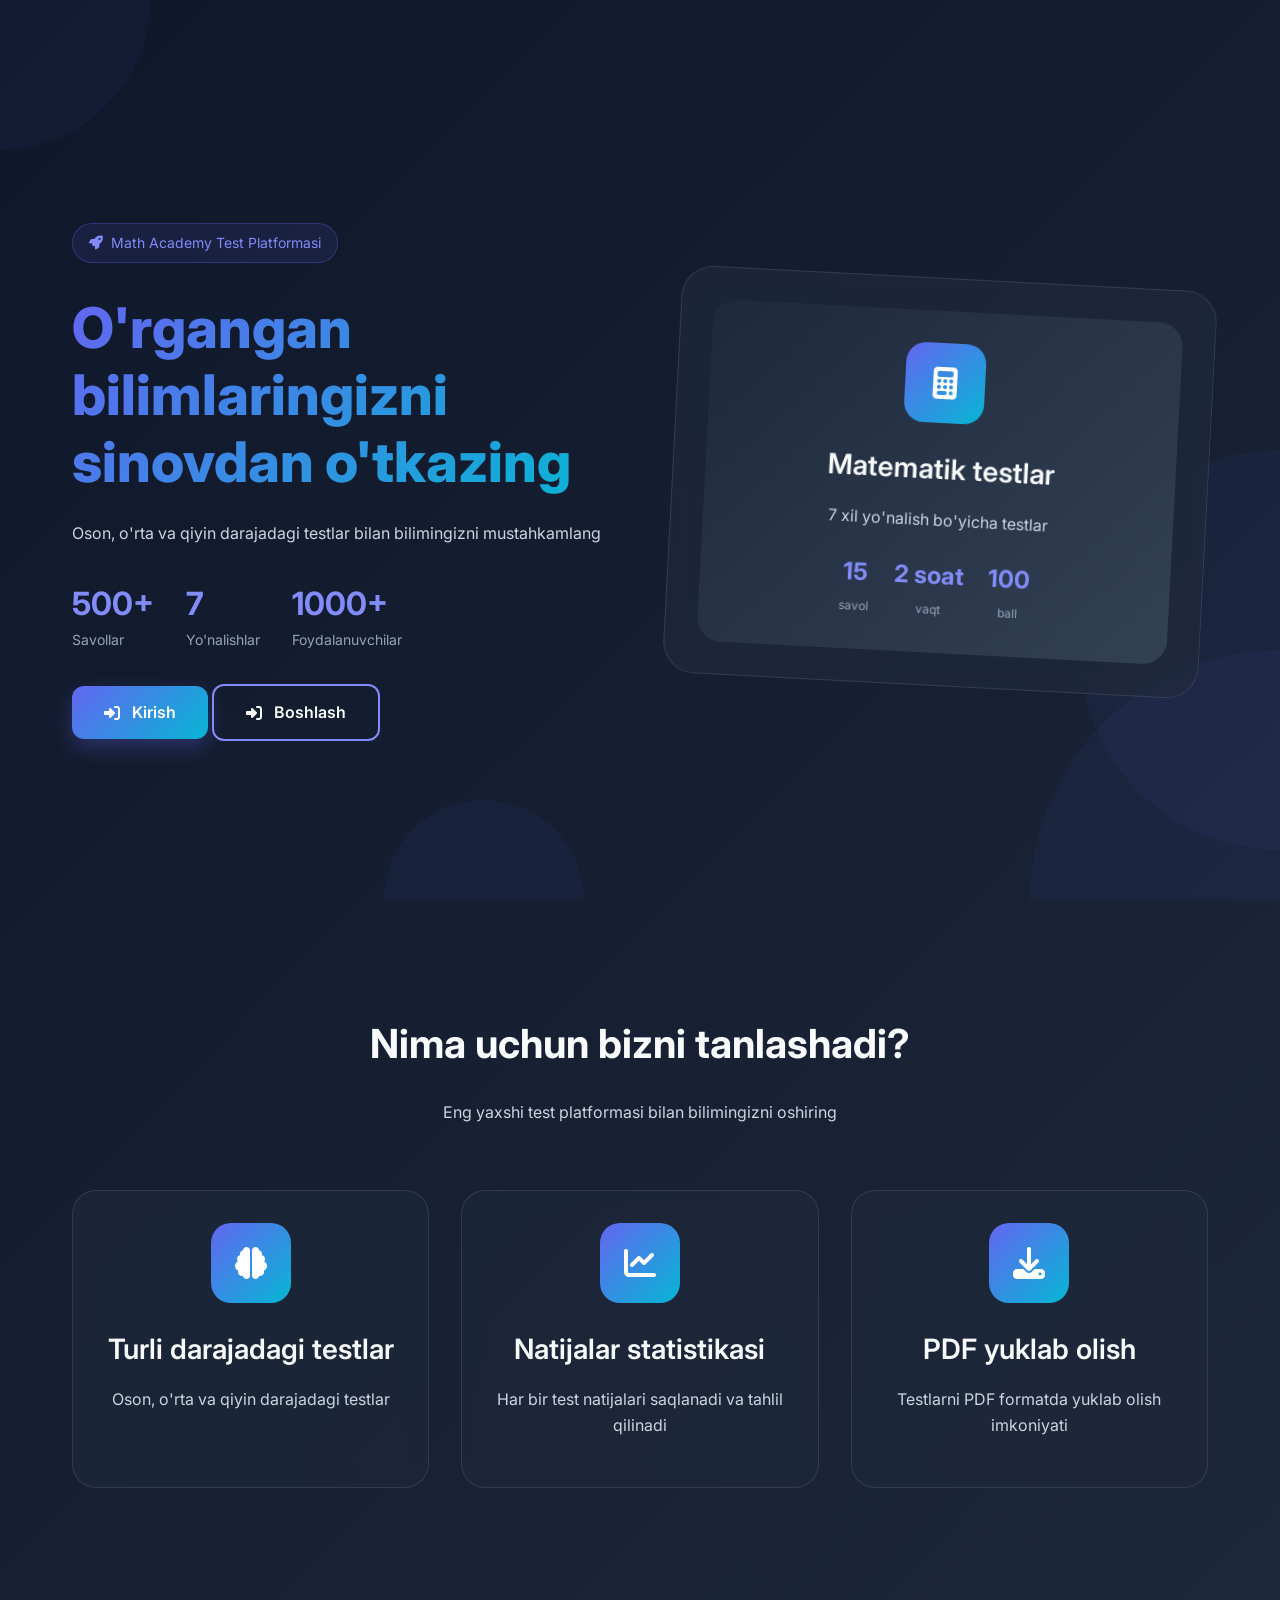
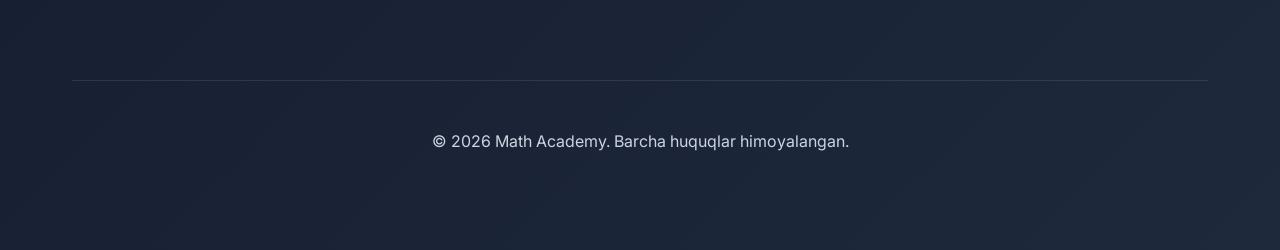
==== index.html @ 2b10ae11 "saqlandi" ====
<!DOCTYPE html>
<html lang="uz">
<head>
  <meta charset="UTF-8">
  <meta name="viewport" content="width=device-width, initial-scale=1.0">
  <title>Math Academy | Test Platformasi</title>
  <link href="https://fonts.googleapis.com/css2?family=Inter:wght@400;500;600;700;800&display=swap" rel="stylesheet">
  <link rel="stylesheet" href="https://cdnjs.cloudflare.com/ajax/libs/font-awesome/6.4.0/css/all.min.css">
  <link rel="stylesheet" href="style.css">
  <style>
    .hero {
      min-height: 100vh;
      display: flex;
      align-items: center;
    }
    
    .hero-content {
      display: grid;
      grid-template-columns: 1fr 1fr;
      gap: 4rem;
      align-items: center;
    }
    
    .hero-badge {
      display: inline-flex;
      align-items: center;
      gap: 0.5rem;
      padding: 0.5rem 1rem;
      background: rgba(99, 102, 241, 0.1);
      border: 1px solid rgba(99, 102, 241, 0.3);
      border-radius: 9999px;
      color: var(--primary-light);
      font-size: 0.875rem;
      margin-bottom: 2rem;
    }
    
    .hero-stats {
      display: flex;
      gap: 2rem;
      margin: 2rem 0;
    }
    
    .stat-item {
      display: flex;
      flex-direction: column;
    }
    
    .stat-value {
      font-size: 2rem;
      font-weight: 700;
      color: var(--primary-light);
    }
    
    .stat-label {
      font-size: 0.875rem;
      color: var(--muted);
    }
    
    .hero-card {
      background: var(--card-bg);
      backdrop-filter: blur(10px);
      border: 1px solid var(--card-border);
      border-radius: 32px;
      padding: 2rem;
      transform: rotate(3deg);
      animation: float 6s ease-in-out infinite;
    }
    
    .hero-card-inner {
      background: linear-gradient(135deg, var(--dark-2), var(--dark-3));
      border-radius: 24px;
      padding: 2rem;
      text-align: center;
    }
    
    .hero-card-icon {
      width: 80px;
      height: 80px;
      margin: 0 auto 1.5rem;
      background: var(--gradient-primary);
      border-radius: 20px;
      display: flex;
      align-items: center;
      justify-content: center;
      font-size: 2rem;
      color: white;
    }
    
    .hero-card-stats {
      display: flex;
      justify-content: center;
      gap: 1.5rem;
      margin-top: 1.5rem;
    }
    
    .hero-card-stat .number {
      display: block;
      font-size: 1.5rem;
      font-weight: 700;
      color: var(--primary-light);
    }
    
    .hero-card-stat .label {
      font-size: 0.75rem;
      color: var(--muted);
    }
    
    .features-section {
      padding: 5rem 0;
    }
    
    .section-header {
      text-align: center;
      max-width: 600px;
      margin: 0 auto 4rem;
    }
    
    .feature-card {
      text-align: center;
      padding: 2rem;
    }
    
    .feature-icon {
      width: 80px;
      height: 80px;
      margin: 0 auto 1.5rem;
      background: var(--gradient-primary);
      border-radius: 20px;
      display: flex;
      align-items: center;
      justify-content: center;
      font-size: 2rem;
      color: white;
      transition: transform 0.3s ease;
    }
    
    .feature-card:hover .feature-icon {
      transform: rotate(360deg);
    }
    
    .footer {
      margin-top: 5rem;
      padding: 3rem 0;
      border-top: 1px solid var(--card-border);
      text-align: center;
      color: var(--muted);
    }
    
    @media (max-width: 768px) {
      .hero-content {
        grid-template-columns: 1fr;
        gap: 2rem;
      }
      
      .hero-stats {
        flex-direction: column;
        gap: 1rem;
      }
    }
  </style>
</head>
<body>
  <div class="animated-bg">
    <div class="bg-circle"></div>
    <div class="bg-circle"></div>
    <div class="bg-circle"></div>
    <div class="bg-circle"></div>
  </div>

  <div class="container">
    <section class="hero">
      <div class="hero-content">
        <div class="hero-left">
          <div class="hero-badge">
            <i class="fas fa-rocket"></i>
            Math Academy Test Platformasi
          </div>
          <h1>O'rgangan bilimlaringizni sinovdan o'tkazing</h1>
          <p>Oson, o'rta va qiyin darajadagi testlar bilan bilimingizni mustahkamlang</p>
          
          <div class="hero-stats">
            <div class="stat-item">
              <span class="stat-value">500+</span>
              <span class="stat-label">Savollar</span>
            </div>
            <div class="stat-item">
              <span class="stat-value">7</span>
              <span class="stat-label">Yo'nalishlar</span>
            </div>
            <div class="stat-item">
              <span class="stat-value">1000+</span>
              <span class="stat-label">Foydalanuvchilar</span>
            </div>
          </div>
          
          <div class="action-buttons">
            <a href="login.html" class="btn btn-primary btn-lg">
              <i class="fas fa-sign-in-alt"></i>
              Kirish
            </a>
            <a href="login.html" class="btn btn-outline btn-lg">
              <i class="fas fa-sign-in-alt"></i>
              Boshlash
            </a>
          </div>
        </div>
        
        <div class="hero-right">
          <div class="hero-card">
            <div class="hero-card-inner">
              <div class="hero-card-icon">
                <i class="fas fa-calculator"></i>
              </div>
              <h3>Matematik testlar</h3>
              <p>7 xil yo'nalish bo'yicha testlar</p>
              <div class="hero-card-stats">
                <div class="hero-card-stat">
                  <span class="number">15</span>
                  <span class="label">savol</span>
                </div>
                <div class="hero-card-stat">
                  <span class="number">2 soat</span>
                  <span class="label">vaqt</span>
                </div>
                <div class="hero-card-stat">
                  <span class="number">100</span>
                  <span class="label">ball</span>
                </div>
              </div>
            </div>
          </div>
        </div>
      </div>
    </section>

    <section class="features-section">
      <div class="section-header">
        <h2>Nima uchun bizni tanlashadi?</h2>
        <p>Eng yaxshi test platformasi bilan bilimingizni oshiring</p>
      </div>
      
      <div class="grid">
        <div class="card feature-card">
          <div class="feature-icon">
            <i class="fas fa-brain"></i>
          </div>
          <h3>Turli darajadagi testlar</h3>
          <p>Oson, o'rta va qiyin darajadagi testlar</p>
        </div>
        
        <div class="card feature-card">
          <div class="feature-icon">
            <i class="fas fa-chart-line"></i>
          </div>
          <h3>Natijalar statistikasi</h3>
          <p>Har bir test natijalari saqlanadi va tahlil qilinadi</p>
        </div>
        
        <div class="card feature-card">
          <div class="feature-icon">
            <i class="fas fa-download"></i>
          </div>
          <h3>PDF yuklab olish</h3>
          <p>Testlarni PDF formatda yuklab olish imkoniyati</p>
        </div>
      </div>
    </section>

    <footer class="footer">
      <p>&copy; 2026 Math Academy. Barcha huquqlar himoyalangan.</p>
    </footer>
  </div>
</body>
</html>
---- style.css ----
:root {
  --primary: #6366f1;
  --primary-dark: #4f46e5;
  --primary-light: #818cf8;
  --secondary: #06b6d4;
  --secondary-dark: #0891b2;
  --success: #10b981;
  --success-dark: #059669;
  --warning: #f59e0b;
  --danger: #ef4444;
  --danger-dark: #dc2626;
  --dark-1: #0f172a;
  --dark-2: #1e293b;
  --dark-3: #334155;
  --light-1: #f8fafc;
  --light-2: #e2e8f0;
  --light-3: #cbd5e1;
  --muted: #94a3b8;
  --card-bg: rgba(30, 41, 59, 0.7);
  --card-border: rgba(255, 255, 255, 0.1);
  --shadow-sm: 0 4px 6px -1px rgba(0, 0, 0, 0.1);
  --shadow-md: 0 10px 15px -3px rgba(0, 0, 0, 0.2);
  --shadow-lg: 0 20px 25px -5px rgba(0, 0, 0, 0.3);
  --shadow-xl: 0 25px 50px -12px rgba(0, 0, 0, 0.4);
  --gradient-primary: linear-gradient(135deg, var(--primary), var(--secondary));
  --gradient-success: linear-gradient(135deg, var(--success), #34d399);
  --gradient-warning: linear-gradient(135deg, var(--warning), #fbbf24);
  --gradient-danger: linear-gradient(135deg, var(--danger), #f87171);
}

* {
  margin: 0;
  padding: 0;
  box-sizing: border-box;
}

html {
  scroll-behavior: smooth;
}

body {
  font-family: 'Inter', -apple-system, BlinkMacSystemFont, 'Segoe UI', Roboto, sans-serif;
  background: linear-gradient(135deg, var(--dark-1), var(--dark-2));
  color: var(--light-1);
  min-height: 100vh;
  line-height: 1.6;
  position: relative;
  overflow-x: hidden;
}

.container {
  max-width: 1200px;
  margin: 0 auto;
  padding: 2rem;
  position: relative;
  z-index: 1;
}

/* Animated Background */
.animated-bg {
  position: fixed;
  top: 0;
  left: 0;
  width: 100%;
  height: 100%;
  z-index: -1;
  overflow: hidden;
}

.bg-circle {
  position: absolute;
  border-radius: 50%;
  background: rgba(99, 102, 241, 0.05);
  animation: float 20s infinite;
}

.bg-circle:nth-child(1) {
  width: 300px;
  height: 300px;
  top: -150px;
  left: -150px;
  animation-delay: 0s;
}

.bg-circle:nth-child(2) {
  width: 400px;
  height: 400px;
  top: 50%;
  right: -200px;
  animation-delay: -5s;
}

.bg-circle:nth-child(3) {
  width: 200px;
  height: 200px;
  bottom: -100px;
  left: 30%;
  animation-delay: -10s;
}

.bg-circle:nth-child(4) {
  width: 500px;
  height: 500px;
  bottom: -250px;
  right: -250px;
  animation-delay: -15s;
}

@keyframes float {
  0%, 100% {
    transform: translateY(0) rotate(0deg);
  }
  50% {
    transform: translateY(-50px) rotate(180deg);
  }
}

/* Typography */
h1 {
  font-size: 3.5rem;
  font-weight: 800;
  line-height: 1.2;
  margin-bottom: 1.5rem;
  background: var(--gradient-primary);
  -webkit-background-clip: text;
  -webkit-text-fill-color: transparent;
}

h2 {
  font-size: 2.5rem;
  font-weight: 700;
  margin-bottom: 1.5rem;
  color: var(--light-1);
}

h3 {
  font-size: 1.75rem;
  font-weight: 600;
  margin-bottom: 1rem;
  color: var(--light-1);
}

p {
  color: var(--light-3);
  margin-bottom: 1rem;
}

/* Buttons */
.btn {
  display: inline-flex;
  align-items: center;
  justify-content: center;
  gap: 0.75rem;
  padding: 0.875rem 2rem;
  border-radius: 12px;
  font-weight: 600;
  font-size: 1rem;
  text-decoration: none;
  cursor: pointer;
  border: none;
  transition: all 0.3s ease;
  position: relative;
  overflow: hidden;
}

.btn-primary {
  background: var(--gradient-primary);
  color: white;
  box-shadow: 0 8px 20px rgba(99, 102, 241, 0.3);
}

.btn-primary:hover {
  box-shadow: 0 12px 30px rgba(99, 102, 241, 0.5);
  transform: translateY(-2px);
}

.btn-success {
  background: var(--gradient-success);
  color: white;
  box-shadow: 0 8px 20px rgba(16, 185, 129, 0.3);
}

.btn-success:hover {
  box-shadow: 0 12px 30px rgba(16, 185, 129, 0.5);
  transform: translateY(-2px);
}

.btn-danger {
  background: var(--gradient-danger);
  color: white;
  box-shadow: 0 8px 20px rgba(239, 68, 68, 0.3);
}

.btn-danger:hover {
  box-shadow: 0 12px 30px rgba(239, 68, 68, 0.5);
  transform: translateY(-2px);
}

.btn-outline {
  background: transparent;
  border: 2px solid var(--primary-light);
  color: var(--light-1);
}

.btn-outline:hover {
  background: rgba(99, 102, 241, 0.1);
  border-color: var(--primary);
  transform: translateY(-2px);
}

.btn-ghost {
  background: transparent;
  color: var(--light-2);
  border: 1px solid var(--card-border);
}

.btn-ghost:hover {
  background: rgba(255, 255, 255, 0.05);
  color: var(--light-1);
}

.btn:disabled {
  opacity: 0.6;
  cursor: not-allowed;
}

/* Cards */
.card {
  background: var(--card-bg);
  backdrop-filter: blur(10px);
  border: 1px solid var(--card-border);
  border-radius: 24px;
  padding: 2rem;
  transition: all 0.3s ease;
  margin-bottom: 2rem;
}

.card:hover {
  transform: translateY(-5px);
  box-shadow: var(--shadow-xl);
  border-color: rgba(99, 102, 241, 0.3);
}

/* Forms */
.form-group {
  margin-bottom: 1.5rem;
}

.form-label {
  display: block;
  margin-bottom: 0.5rem;
  font-weight: 500;
  color: var(--light-2);
}

.form-label i {
  margin-right: 0.5rem;
  color: var(--primary);
}

.form-control {
  width: 100%;
  padding: 1rem 1.25rem;
  background: rgba(15, 23, 42, 0.6);
  border: 2px solid var(--card-border);
  border-radius: 16px;
  color: var(--light-1);
  font-size: 1rem;
  transition: all 0.3s ease;
}

.form-control:focus {
  outline: none;
  border-color: var(--primary);
  box-shadow: 0 0 0 4px rgba(99, 102, 241, 0.2);
  background: rgba(15, 23, 42, 0.8);
}

select.form-control {
  appearance: none;
  background-image: url("data:image/svg+xml,%3Csvg xmlns='http://www.w3.org/2000/svg' fill='none' viewBox='0 0 24 24' stroke='%2394a3b8'%3E%3Cpath stroke-linecap='round' stroke-linejoin='round' stroke-width='2' d='M19 9l-7 7-7-7'%3E%3C/path%3E%3C/svg%3E");
  background-repeat: no-repeat;
  background-position: right 1rem center;
  background-size: 1.5rem;
  padding-right: 3rem;
}

textarea.form-control {
  min-height: 100px;
  resize: vertical;
}

/* Tables */
.table-container {
  overflow-x: auto;
  border-radius: 20px;
  background: var(--card-bg);
  border: 1px solid var(--card-border);
}

table {
  width: 100%;
  border-collapse: collapse;
}

th {
  text-align: left;
  padding: 1.25rem 1rem;
  background: rgba(99, 102, 241, 0.1);
  color: var(--light-1);
  font-weight: 600;
  font-size: 0.875rem;
  text-transform: uppercase;
  letter-spacing: 0.05em;
}

td {
  padding: 1rem;
  border-bottom: 1px solid var(--card-border);
  color: var(--light-2);
}

tr:last-child td {
  border-bottom: none;
}

tr:hover td {
  background: rgba(255, 255, 255, 0.02);
}

/* Badges */
.badge {
  display: inline-flex;
  align-items: center;
  padding: 0.375rem 0.875rem;
  border-radius: 9999px;
  font-size: 0.75rem;
  font-weight: 600;
  text-transform: uppercase;
  letter-spacing: 0.025em;
}

.badge-primary {
  background: rgba(99, 102, 241, 0.1);
  color: var(--primary-light);
}

.badge-success {
  background: rgba(16, 185, 129, 0.1);
  color: var(--success);
}

.badge-warning {
  background: rgba(245, 158, 11, 0.1);
  color: var(--warning);
}

.badge-danger {
  background: rgba(239, 68, 68, 0.1);
  color: var(--danger);
}

/* Grid */
.grid {
  display: grid;
  grid-template-columns: repeat(auto-fit, minmax(300px, 1fr));
  gap: 2rem;
}

/* Loading Spinner */
.spinner {
  width: 40px;
  height: 40px;
  border: 3px solid var(--dark-3);
  border-top-color: var(--primary);
  border-radius: 50%;
  animation: spin 1s linear infinite;
  margin: 0 auto;
}

@keyframes spin {
  to {
    transform: rotate(360deg);
  }
}

/* Notifications */
.notification {
  position: fixed;
  top: 2rem;
  right: 2rem;
  padding: 1rem 1.5rem;
  background: var(--card-bg);
  backdrop-filter: blur(10px);
  border: 1px solid var(--card-border);
  border-radius: 16px;
  color: var(--light-1);
  font-weight: 500;
  box-shadow: var(--shadow-lg);
  z-index: 9999;
  transform: translateX(150%);
  transition: transform 0.3s ease;
  display: flex;
  align-items: center;
  gap: 1rem;
  max-width: 400px;
}

.notification.show {
  transform: translateX(0);
}

.notification i {
  font-size: 1.25rem;
}

.notification.success {
  border-left: 4px solid var(--success);
}

.notification.success i {
  color: var(--success);
}

.notification.error {
  border-left: 4px solid var(--danger);
}

.notification.error i {
  color: var(--danger);
}

.notification.info {
  border-left: 4px solid var(--primary);
}

.notification.info i {
  color: var(--primary);
}

/* Responsive */
@media (max-width: 768px) {
  h1 {
    font-size: 2.5rem;
  }
  
  h2 {
    font-size: 2rem;
  }
  
  .container {
    padding: 1rem;
  }
  
  .grid {
    grid-template-columns: 1fr;
  }
  
  .notification {
    left: 1rem;
    right: 1rem;
    max-width: none;
  }
}
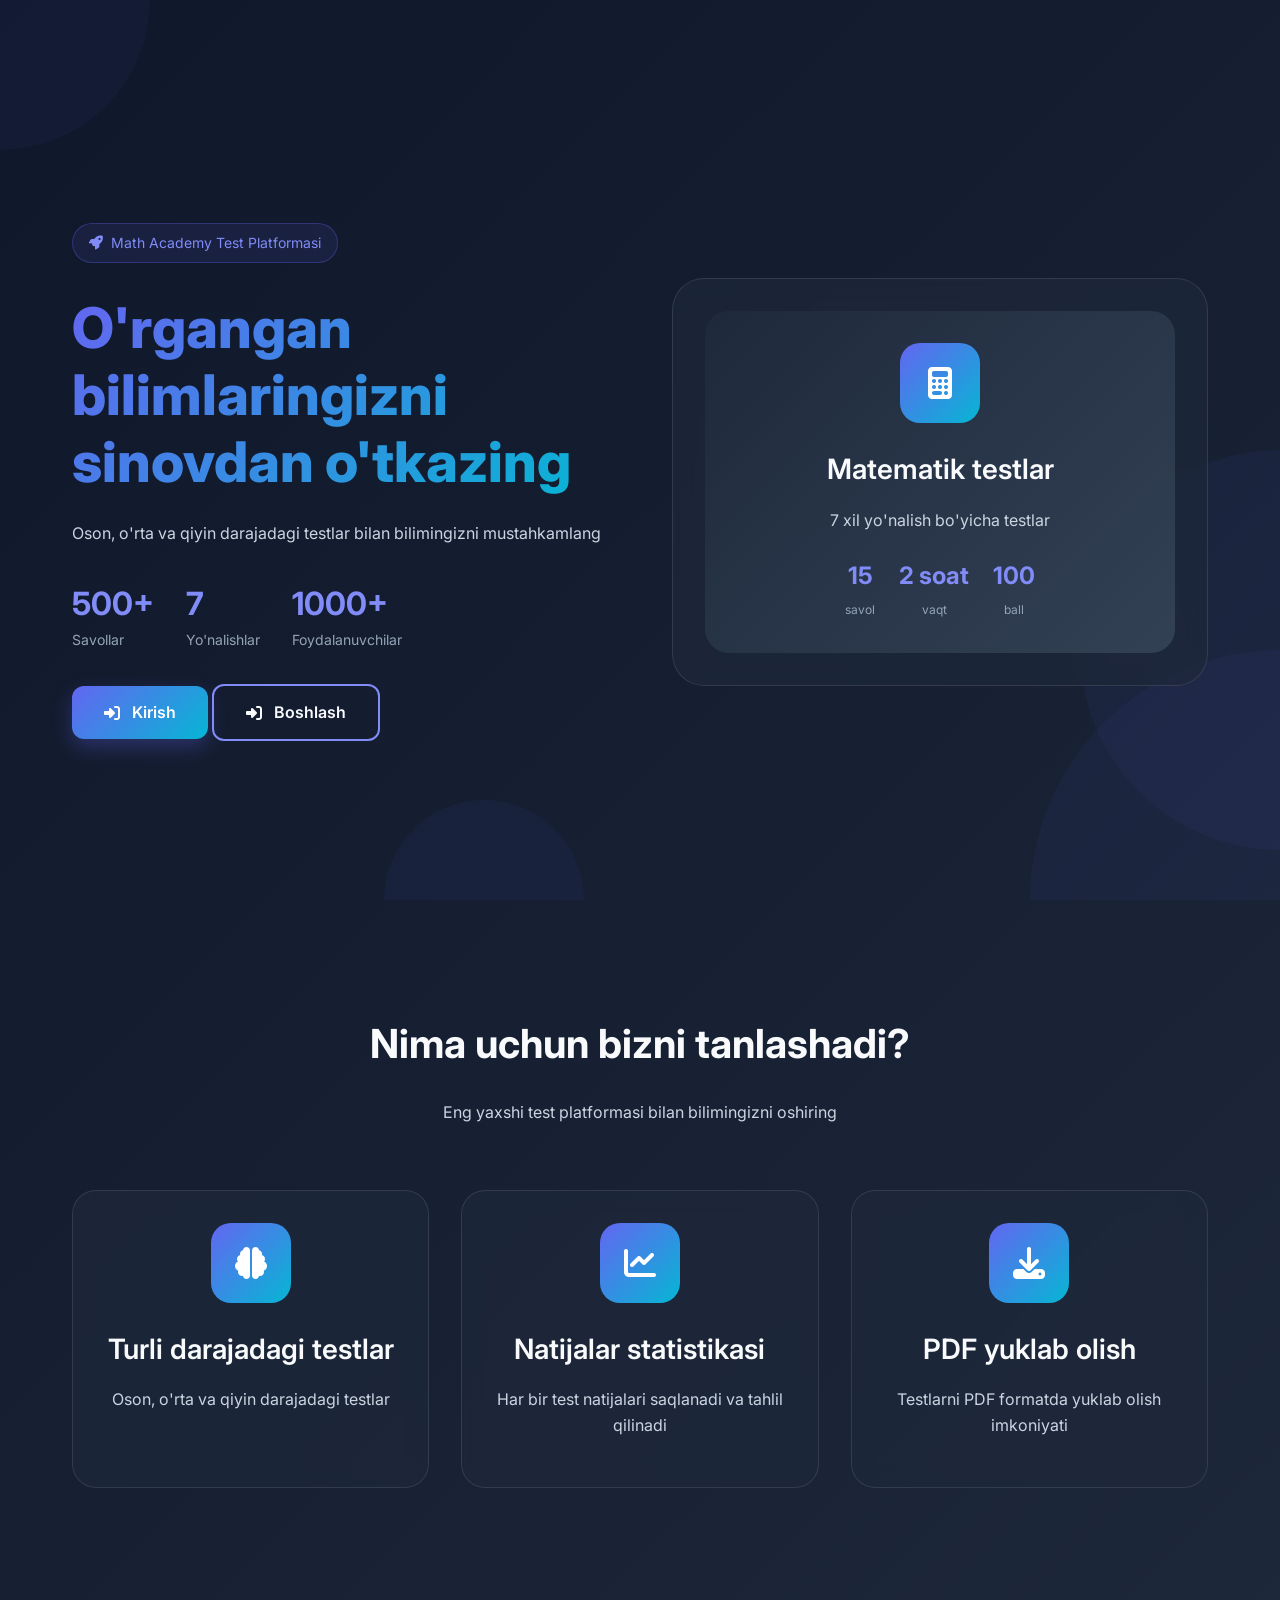
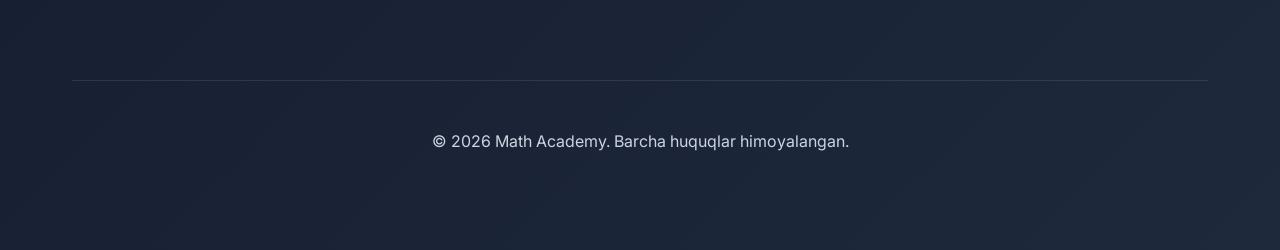
==== commit e210b713: "saqlandi" ====
--- a/index.html
+++ b/index.html
@@ -62,8 +62,6 @@
       border: 1px solid var(--card-border);
       border-radius: 32px;
       padding: 2rem;
-      transform: rotate(3deg);
-      animation: float 6s ease-in-out infinite;
     }
     
     .hero-card-inner {
